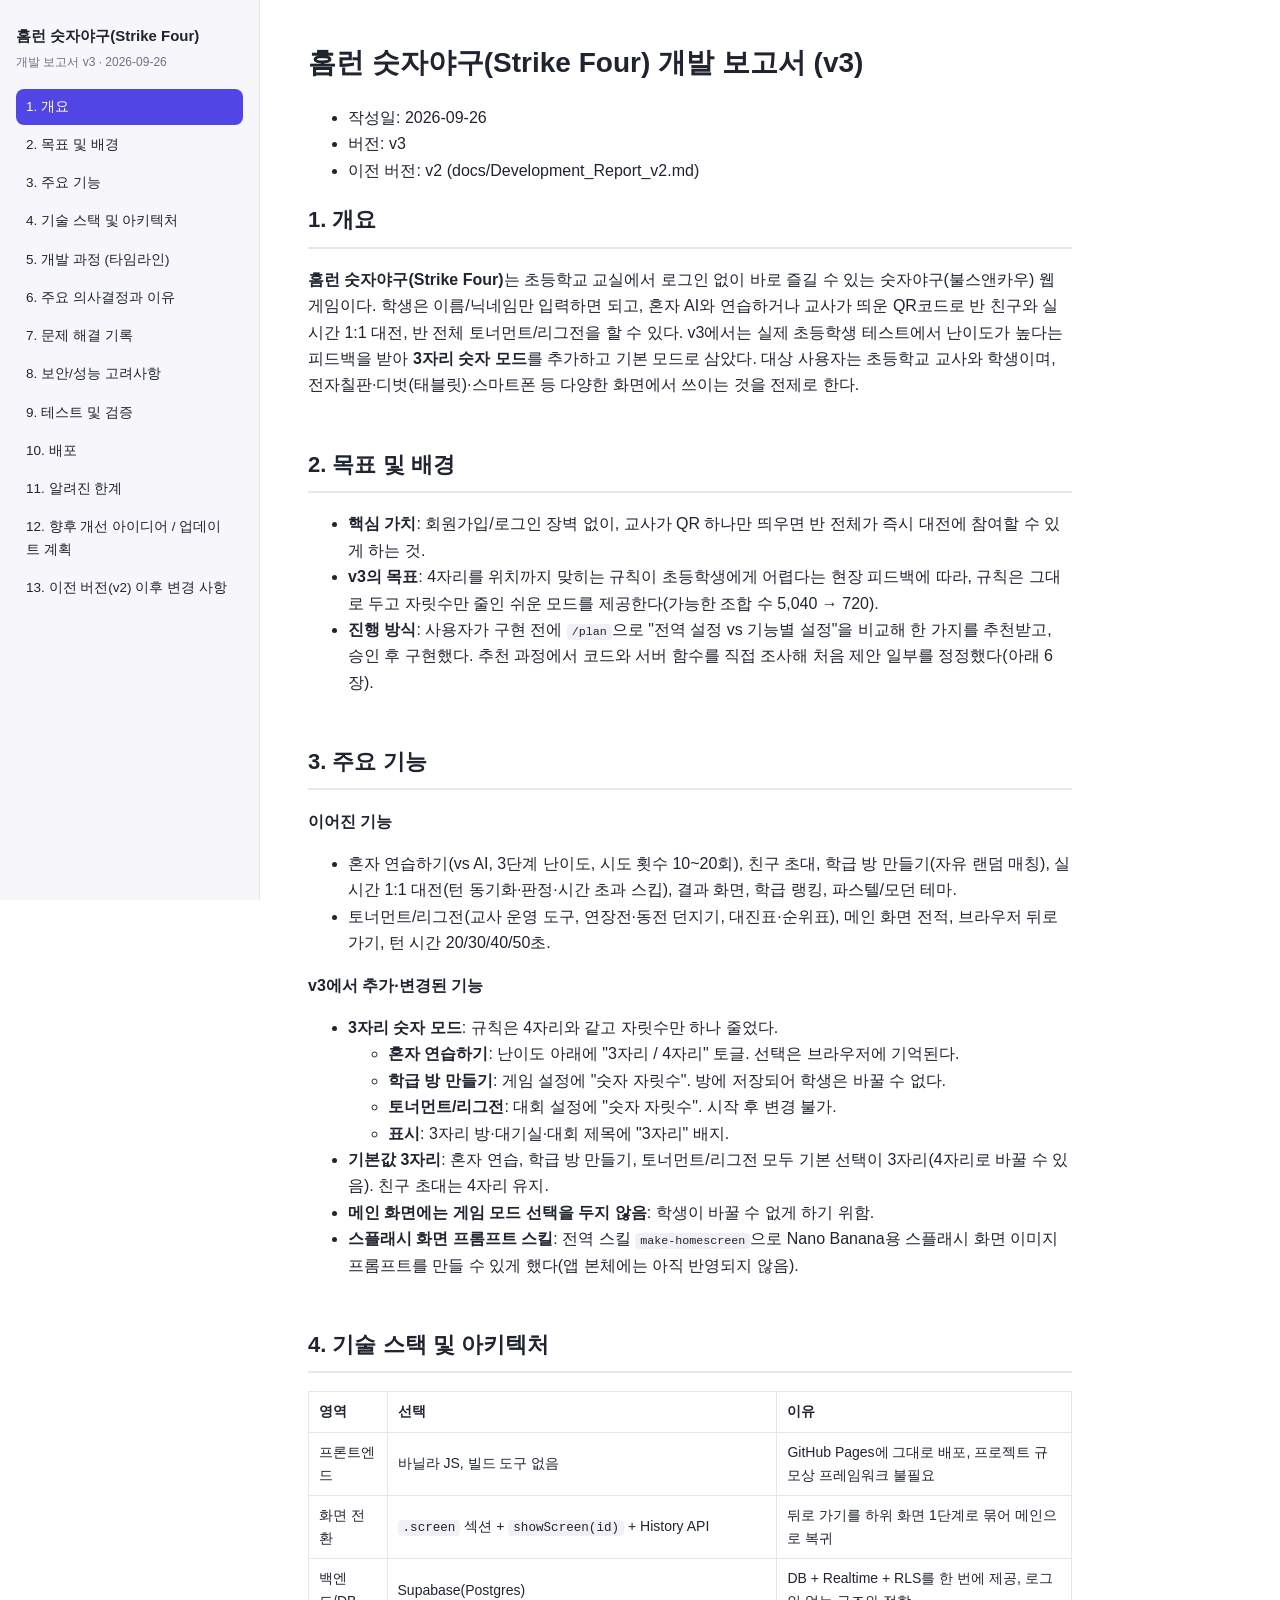
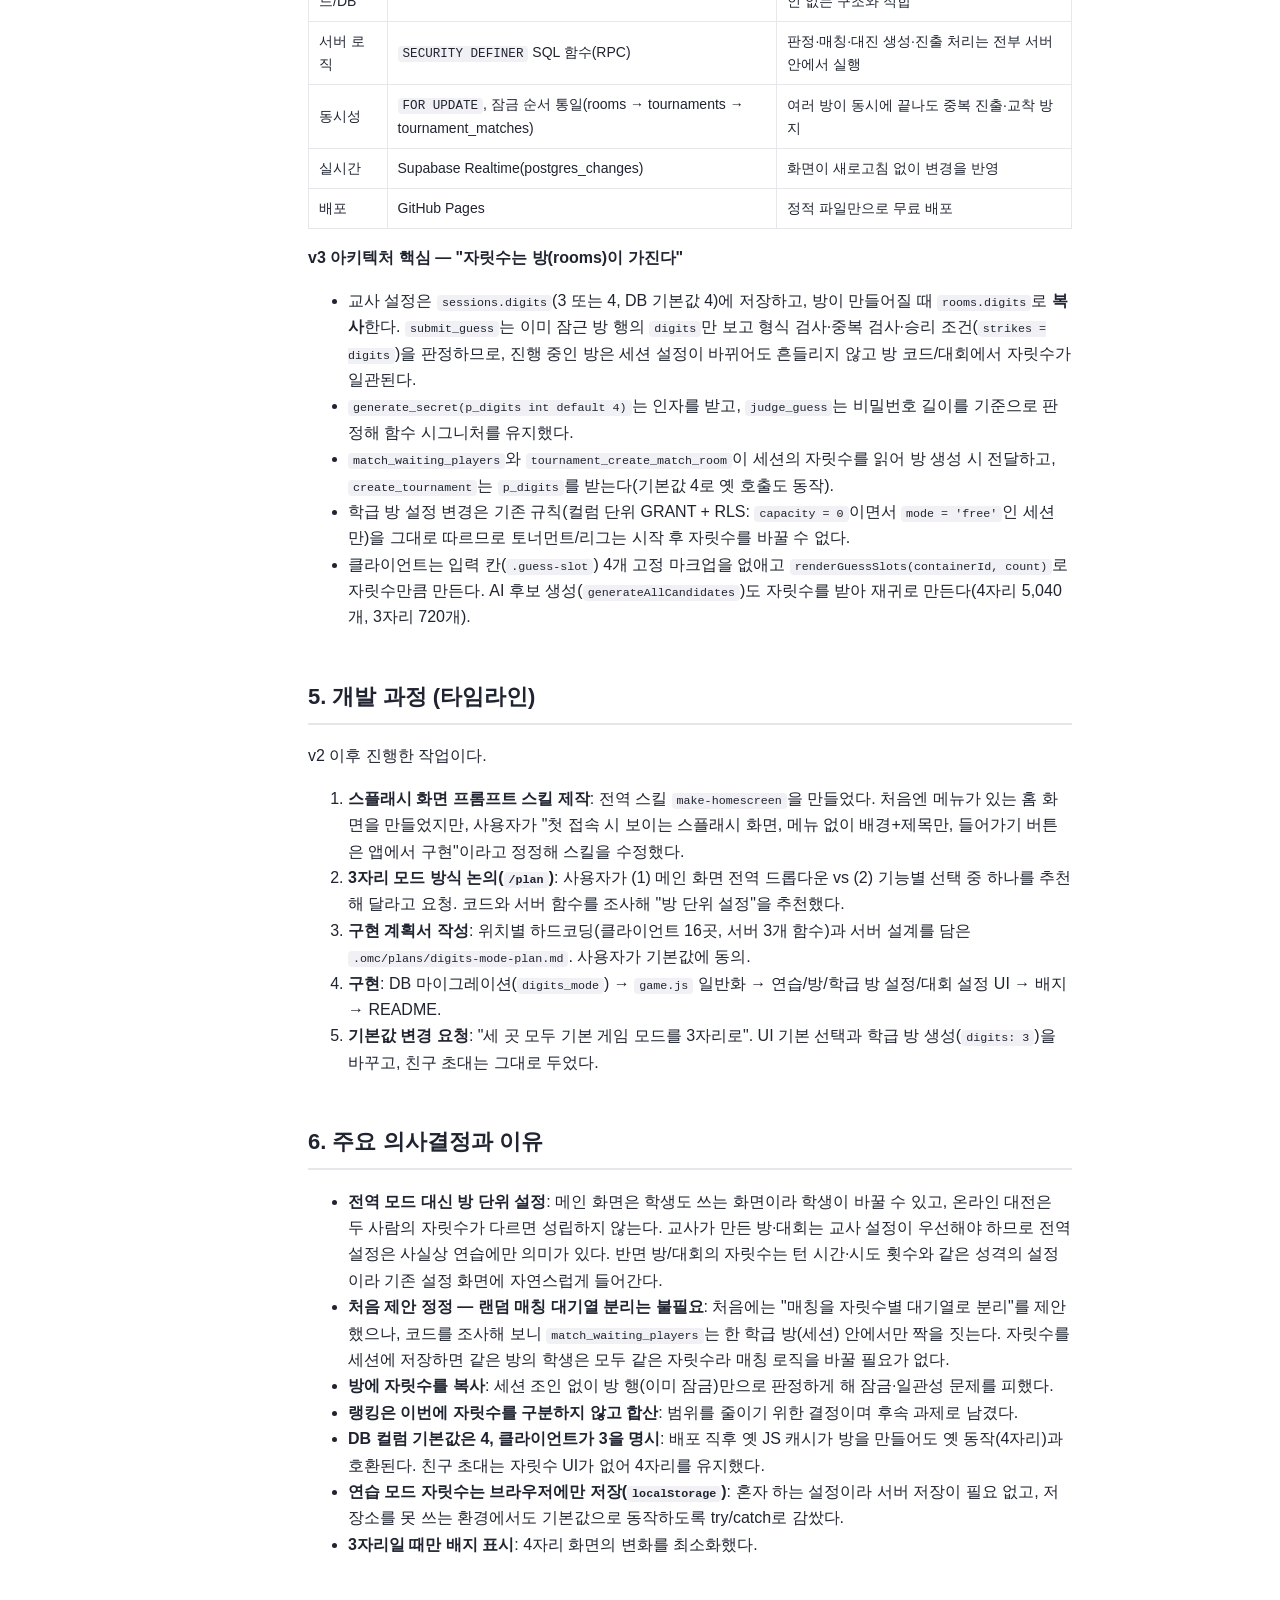
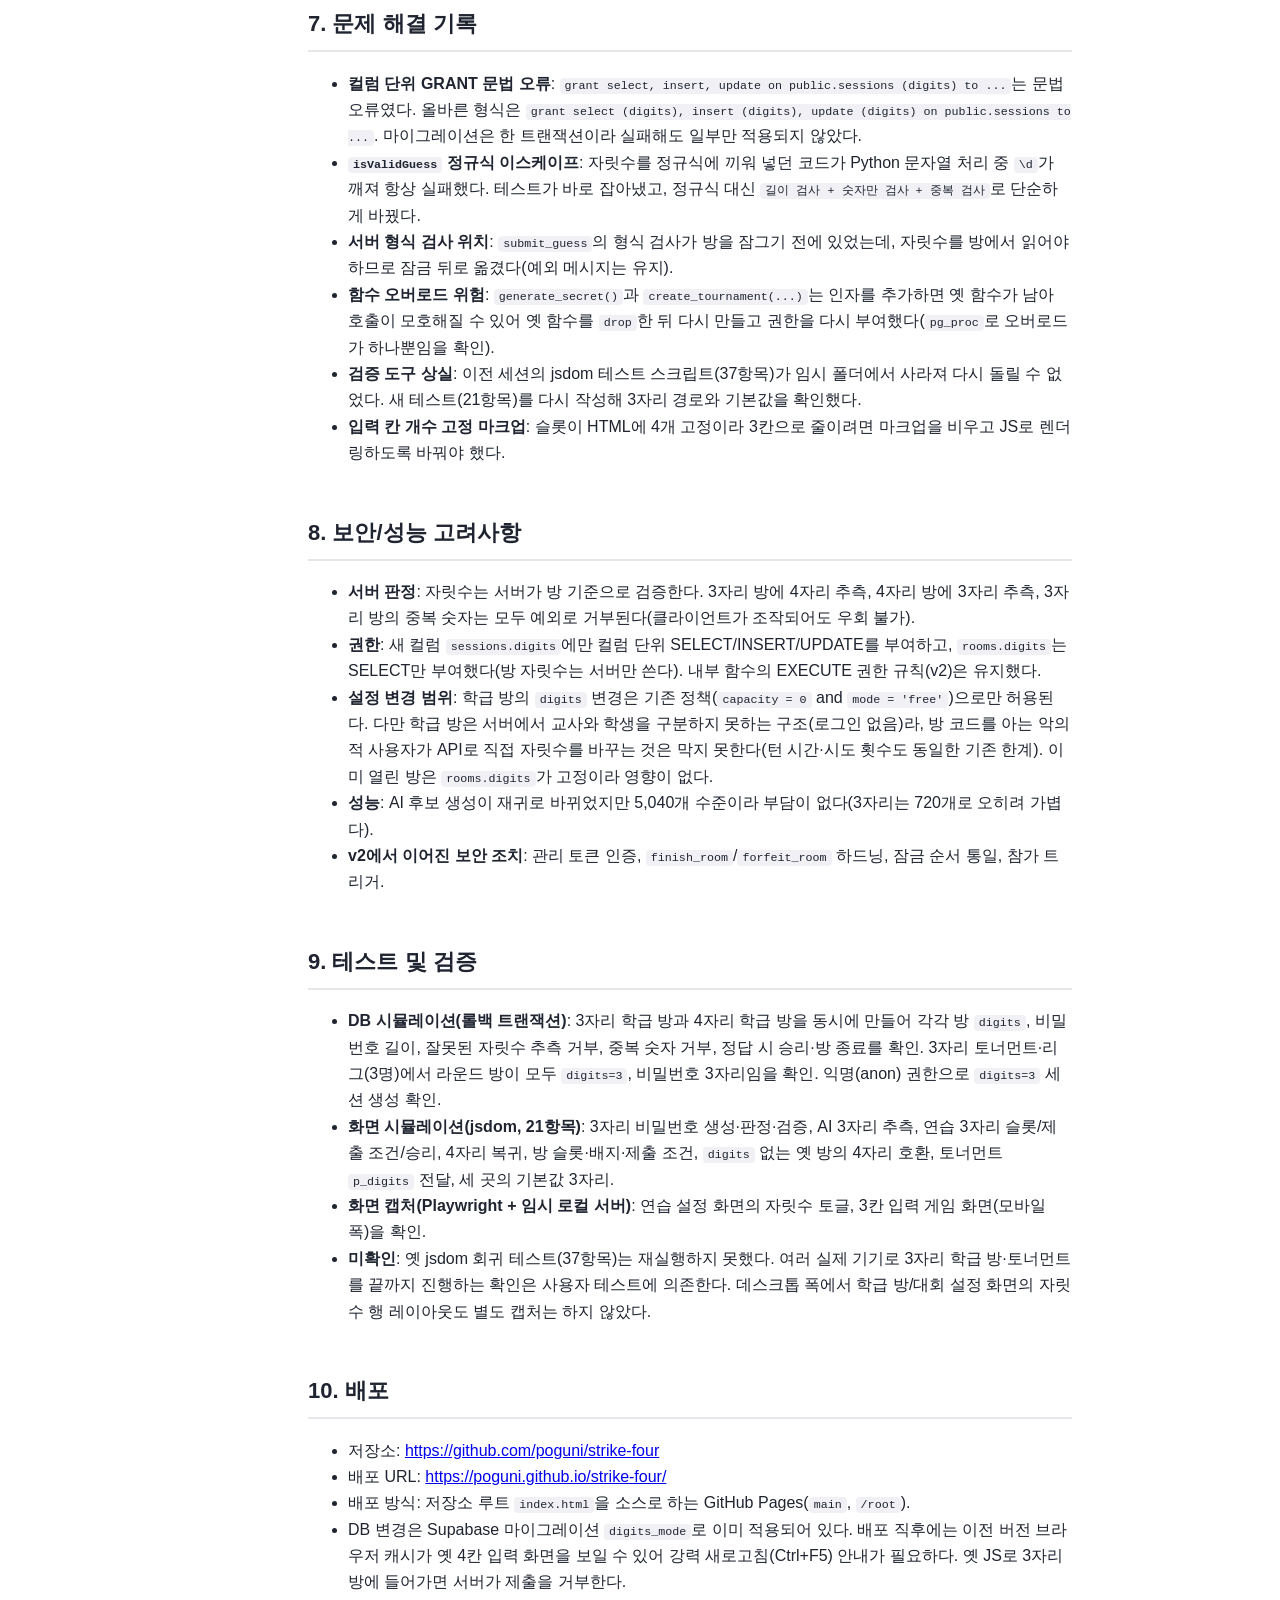
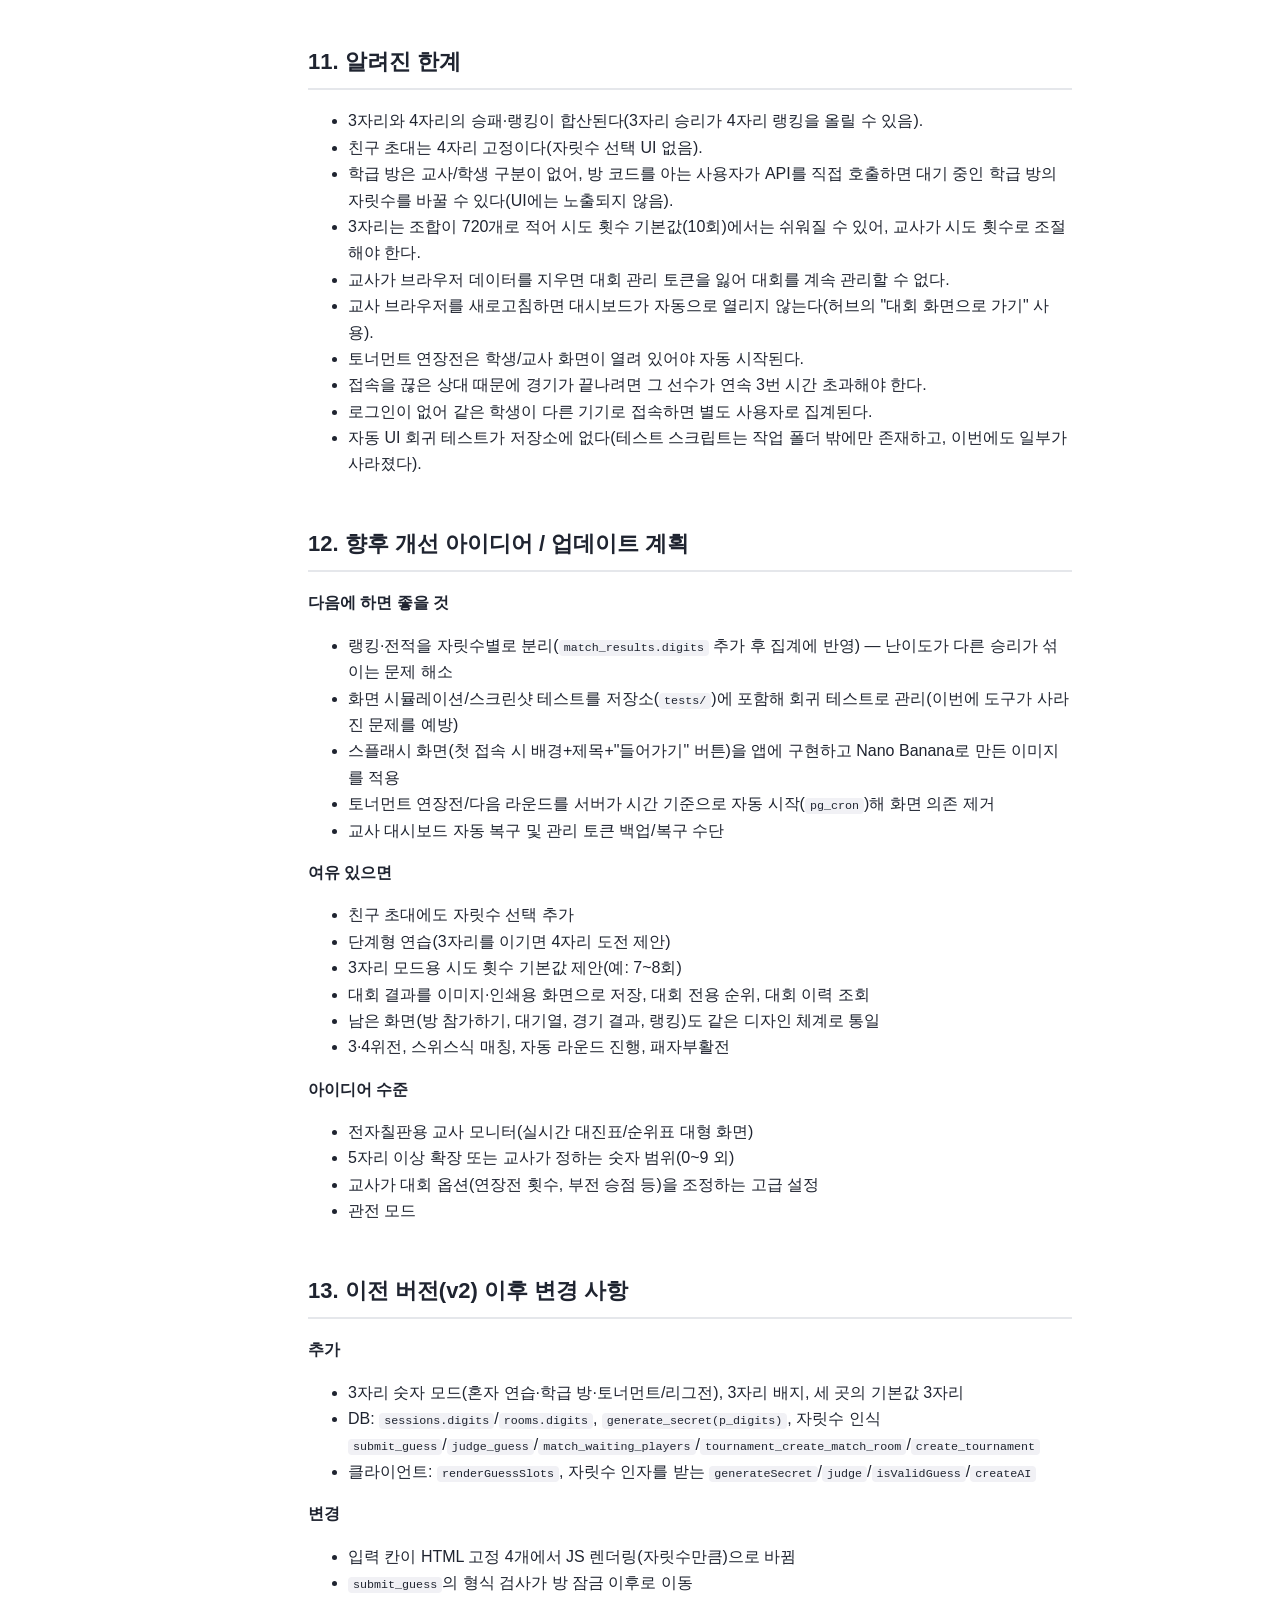
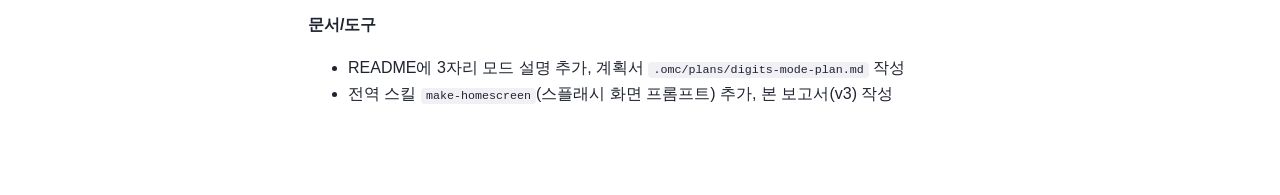
==== docs/Development_Report_v3.html @ 03b1832e "feat: 전자칠판용 대전화면 추가" ====
<!DOCTYPE html>
<html lang="ko">
<head>
<meta charset="UTF-8">
<meta name="viewport" content="width=device-width, initial-scale=1.0">
<title>홈런 숫자야구(Strike Four) 개발 보고서 v3</title>
<style>
  :root { --sidebar-w: 260px; --accent: #4F46E5; --text: #1f2430; --muted: #6b7280; --bg: #ffffff; --panel: #f7f7fb; --border: #e5e7eb; }
  * { box-sizing: border-box; }
  body { margin: 0; font-family: -apple-system, "Segoe UI", "Noto Sans KR", sans-serif; color: var(--text); background: var(--bg); line-height: 1.65; }
  .layout { display: flex; min-height: 100vh; }
  nav.sidebar { position: sticky; top: 0; align-self: flex-start; width: var(--sidebar-w); flex-shrink: 0; height: 100vh; overflow-y: auto; padding: 24px 16px; background: var(--panel); border-right: 1px solid var(--border); }
  nav.sidebar h1 { font-size: 15px; margin: 0 0 4px; }
  nav.sidebar .meta { font-size: 12px; color: var(--muted); margin-bottom: 16px; }
  nav.sidebar a { display: block; padding: 7px 10px; margin: 2px 0; font-size: 13.5px; color: var(--text); text-decoration: none; border-radius: 8px; }
  nav.sidebar a:hover { background: #eceafd; }
  nav.sidebar a.active { background: var(--accent); color: #fff; }
  main { flex: 1; min-width: 0; padding: 40px 48px; max-width: 860px; }
  main section { margin-bottom: 48px; scroll-margin-top: 24px; }
  main h2 { font-size: 22px; border-bottom: 2px solid var(--border); padding-bottom: 8px; }
  main h3 { font-size: 17px; color: var(--accent); }
  main table { border-collapse: collapse; width: 100%; margin: 12px 0; }
  main th, main td { border: 1px solid var(--border); padding: 8px 10px; font-size: 14px; text-align: left; }
  main code { background: #f1f1f5; padding: 1px 5px; border-radius: 4px; font-size: 0.9em; }
  main pre { background: #1f2430; color: #eee; padding: 14px; border-radius: 8px; overflow-x: auto; }
  @media (max-width: 800px) {
    .layout { flex-direction: column; }
    nav.sidebar { position: relative; width: 100%; height: auto; border-right: none; border-bottom: 1px solid var(--border); }
    main { padding: 24px 16px; }
  }
</style>
</head>
<body>
<div class="layout">
  <nav class="sidebar" id="sidebar">
    <h1>홈런 숫자야구(Strike Four)</h1>
    <div class="meta">개발 보고서 v3 · 2026-09-26</div>
    <a href="#sec-1">1. 개요</a>
    <a href="#sec-2">2. 목표 및 배경</a>
    <a href="#sec-3">3. 주요 기능</a>
    <a href="#sec-4">4. 기술 스택 및 아키텍처</a>
    <a href="#sec-5">5. 개발 과정 (타임라인)</a>
    <a href="#sec-6">6. 주요 의사결정과 이유</a>
    <a href="#sec-7">7. 문제 해결 기록</a>
    <a href="#sec-8">8. 보안/성능 고려사항</a>
    <a href="#sec-9">9. 테스트 및 검증</a>
    <a href="#sec-10">10. 배포</a>
    <a href="#sec-11">11. 알려진 한계</a>
    <a href="#sec-12">12. 향후 개선 아이디어 / 업데이트 계획</a>
    <a href="#sec-13">13. 이전 버전(v2) 이후 변경 사항</a>
  </nav>
  <main id="content">
<h1 style="font-size:28px;margin-top:0">홈런 숫자야구(Strike Four) 개발 보고서 (v3)</h1>
<ul><li>작성일: 2026-09-26</li><li>버전: v3</li><li>이전 버전: v2 (docs/Development_Report_v2.md)</li></ul>
<section id="sec-1"><h2>1. 개요</h2>


<p><strong>홈런 숫자야구(Strike Four)</strong>는 초등학교 교실에서 로그인 없이 바로 즐길 수 있는 숫자야구(불스앤카우) 웹 게임이다. 학생은 이름/닉네임만 입력하면 되고, 혼자 AI와 연습하거나 교사가 띄운 QR코드로 반 친구와 실시간 1:1 대전, 반 전체 토너먼트/리그전을 할 수 있다. v3에서는 실제 초등학생 테스트에서 난이도가 높다는 피드백을 받아 <strong>3자리 숫자 모드</strong>를 추가하고 기본 모드로 삼았다. 대상 사용자는 초등학교 교사와 학생이며, 전자칠판·디벗(태블릿)·스마트폰 등 다양한 화면에서 쓰이는 것을 전제로 한다.</p>


</section>
<section id="sec-2"><h2>2. 목표 및 배경</h2>

<ul><li><strong>핵심 가치</strong>: 회원가입/로그인 장벽 없이, 교사가 QR 하나만 띄우면 반 전체가 즉시 대전에 참여할 수 있게 하는 것.
</li><li><strong>v3의 목표</strong>: 4자리를 위치까지 맞히는 규칙이 초등학생에게 어렵다는 현장 피드백에 따라, 규칙은 그대로 두고 자릿수만 줄인 쉬운 모드를 제공한다(가능한 조합 수 5,040 → 720).
</li><li><strong>진행 방식</strong>: 사용자가 구현 전에 <code>/plan</code>으로 "전역 설정 vs 기능별 설정"을 비교해 한 가지를 추천받고, 승인 후 구현했다. 추천 과정에서 코드와 서버 함수를 직접 조사해 처음 제안 일부를 정정했다(아래 6장).
</li></ul>

</section>
<section id="sec-3"><h2>3. 주요 기능</h2>


<p><strong>이어진 기능</strong></p>
<ul><li>혼자 연습하기(vs AI, 3단계 난이도, 시도 횟수 10~20회), 친구 초대, 학급 방 만들기(자유 랜덤 매칭), 실시간 1:1 대전(턴 동기화·판정·시간 초과 스킵), 결과 화면, 학급 랭킹, 파스텔/모던 테마.
</li><li>토너먼트/리그전(교사 운영 도구, 연장전·동전 던지기, 대진표·순위표), 메인 화면 전적, 브라우저 뒤로 가기, 턴 시간 20/30/40/50초.
</li></ul>

<p><strong>v3에서 추가·변경된 기능</strong></p>
<ul><li><strong>3자리 숫자 모드</strong>: 규칙은 4자리와 같고 자릿수만 하나 줄었다.
<ul><li><strong>혼자 연습하기</strong>: 난이도 아래에 "3자리 / 4자리" 토글. 선택은 브라우저에 기억된다.
</li><li><strong>학급 방 만들기</strong>: 게임 설정에 "숫자 자릿수". 방에 저장되어 학생은 바꿀 수 없다.
</li><li><strong>토너먼트/리그전</strong>: 대회 설정에 "숫자 자릿수". 시작 후 변경 불가.
</li><li><strong>표시</strong>: 3자리 방·대기실·대회 제목에 "3자리" 배지.
</li></ul>
</li><li><strong>기본값 3자리</strong>: 혼자 연습, 학급 방 만들기, 토너먼트/리그전 모두 기본 선택이 3자리(4자리로 바꿀 수 있음). 친구 초대는 4자리 유지.
</li><li><strong>메인 화면에는 게임 모드 선택을 두지 않음</strong>: 학생이 바꿀 수 없게 하기 위함.
</li><li><strong>스플래시 화면 프롬프트 스킬</strong>: 전역 스킬 <code>make-homescreen</code>으로 Nano Banana용 스플래시 화면 이미지 프롬프트를 만들 수 있게 했다(앱 본체에는 아직 반영되지 않음).
</li></ul>

</section>
<section id="sec-4"><h2>4. 기술 스택 및 아키텍처</h2>


<table><thead><tr><th>영역</th><th>선택</th><th>이유</th></tr></thead><tbody><tr><td>프론트엔드</td><td>바닐라 JS, 빌드 도구 없음</td><td>GitHub Pages에 그대로 배포, 프로젝트 규모상 프레임워크 불필요</td></tr><tr><td>화면 전환</td><td><code>.screen</code> 섹션 + <code>showScreen(id)</code> + History API</td><td>뒤로 가기를 하위 화면 1단계로 묶어 메인으로 복귀</td></tr><tr><td>백엔드/DB</td><td>Supabase(Postgres)</td><td>DB + Realtime + RLS를 한 번에 제공, 로그인 없는 구조와 적합</td></tr><tr><td>서버 로직</td><td><code>SECURITY DEFINER</code> SQL 함수(RPC)</td><td>판정·매칭·대진 생성·진출 처리는 전부 서버 안에서 실행</td></tr><tr><td>동시성</td><td><code>FOR UPDATE</code>, 잠금 순서 통일(rooms → tournaments → tournament_matches)</td><td>여러 방이 동시에 끝나도 중복 진출·교착 방지</td></tr><tr><td>실시간</td><td>Supabase Realtime(postgres_changes)</td><td>화면이 새로고침 없이 변경을 반영</td></tr><tr><td>배포</td><td>GitHub Pages</td><td>정적 파일만으로 무료 배포</td></tr></tbody></table>


<p><strong>v3 아키텍처 핵심 — "자릿수는 방(rooms)이 가진다"</strong></p>
<ul><li>교사 설정은 <code>sessions.digits</code>(3 또는 4, DB 기본값 4)에 저장하고, 방이 만들어질 때 <code>rooms.digits</code>로 <strong>복사</strong>한다. <code>submit_guess</code>는 이미 잠근 방 행의 <code>digits</code>만 보고 형식 검사·중복 검사·승리 조건(<code>strikes = digits</code>)을 판정하므로, 진행 중인 방은 세션 설정이 바뀌어도 흔들리지 않고 방 코드/대회에서 자릿수가 일관된다.
</li><li><code>generate_secret(p_digits int default 4)</code>는 인자를 받고, <code>judge_guess</code>는 비밀번호 길이를 기준으로 판정해 함수 시그니처를 유지했다.
</li><li><code>match_waiting_players</code>와 <code>tournament_create_match_room</code>이 세션의 자릿수를 읽어 방 생성 시 전달하고, <code>create_tournament</code>는 <code>p_digits</code>를 받는다(기본값 4로 옛 호출도 동작).
</li><li>학급 방 설정 변경은 기존 규칙(컬럼 단위 GRANT + RLS: <code>capacity = 0</code>이면서 <code>mode = 'free'</code>인 세션만)을 그대로 따르므로 토너먼트/리그는 시작 후 자릿수를 바꿀 수 없다.
</li><li>클라이언트는 입력 칸(<code>.guess-slot</code>) 4개 고정 마크업을 없애고 <code>renderGuessSlots(containerId, count)</code>로 자릿수만큼 만든다. AI 후보 생성(<code>generateAllCandidates</code>)도 자릿수를 받아 재귀로 만든다(4자리 5,040개, 3자리 720개).
</li></ul>

</section>
<section id="sec-5"><h2>5. 개발 과정 (타임라인)</h2>


<p>v2 이후 진행한 작업이다.</p>


<ol><li><strong>스플래시 화면 프롬프트 스킬 제작</strong>: 전역 스킬 <code>make-homescreen</code>을 만들었다. 처음엔 메뉴가 있는 홈 화면을 만들었지만, 사용자가 "첫 접속 시 보이는 스플래시 화면, 메뉴 없이 배경+제목만, 들어가기 버튼은 앱에서 구현"이라고 정정해 스킬을 수정했다.</li><li><strong>3자리 모드 방식 논의(<code>/plan</code>)</strong>: 사용자가 (1) 메인 화면 전역 드롭다운 vs (2) 기능별 선택 중 하나를 추천해 달라고 요청. 코드와 서버 함수를 조사해 "방 단위 설정"을 추천했다.</li><li><strong>구현 계획서 작성</strong>: 위치별 하드코딩(클라이언트 16곳, 서버 3개 함수)과 서버 설계를 담은 <code>.omc/plans/digits-mode-plan.md</code>. 사용자가 기본값에 동의.</li><li><strong>구현</strong>: DB 마이그레이션(<code>digits_mode</code>) → <code>game.js</code> 일반화 → 연습/방/학급 방 설정/대회 설정 UI → 배지 → README.</li><li><strong>기본값 변경 요청</strong>: "세 곳 모두 기본 게임 모드를 3자리로". UI 기본 선택과 학급 방 생성(<code>digits: 3</code>)을 바꾸고, 친구 초대는 그대로 두었다.</li></ol>


</section>
<section id="sec-6"><h2>6. 주요 의사결정과 이유</h2>

<ul><li><strong>전역 모드 대신 방 단위 설정</strong>: 메인 화면은 학생도 쓰는 화면이라 학생이 바꿀 수 있고, 온라인 대전은 두 사람의 자릿수가 다르면 성립하지 않는다. 교사가 만든 방·대회는 교사 설정이 우선해야 하므로 전역 설정은 사실상 연습에만 의미가 있다. 반면 방/대회의 자릿수는 턴 시간·시도 횟수와 같은 성격의 설정이라 기존 설정 화면에 자연스럽게 들어간다.
</li><li><strong>처음 제안 정정 — 랜덤 매칭 대기열 분리는 불필요</strong>: 처음에는 "매칭을 자릿수별 대기열로 분리"를 제안했으나, 코드를 조사해 보니 <code>match_waiting_players</code>는 한 학급 방(세션) 안에서만 짝을 짓는다. 자릿수를 세션에 저장하면 같은 방의 학생은 모두 같은 자릿수라 매칭 로직을 바꿀 필요가 없다.
</li><li><strong>방에 자릿수를 복사</strong>: 세션 조인 없이 방 행(이미 잠금)만으로 판정하게 해 잠금·일관성 문제를 피했다.
</li><li><strong>랭킹은 이번에 자릿수를 구분하지 않고 합산</strong>: 범위를 줄이기 위한 결정이며 후속 과제로 남겼다.
</li><li><strong>DB 컬럼 기본값은 4, 클라이언트가 3을 명시</strong>: 배포 직후 옛 JS 캐시가 방을 만들어도 옛 동작(4자리)과 호환된다. 친구 초대는 자릿수 UI가 없어 4자리를 유지했다.
</li><li><strong>연습 모드 자릿수는 브라우저에만 저장(<code>localStorage</code>)</strong>: 혼자 하는 설정이라 서버 저장이 필요 없고, 저장소를 못 쓰는 환경에서도 기본값으로 동작하도록 try/catch로 감쌌다.
</li><li><strong>3자리일 때만 배지 표시</strong>: 4자리 화면의 변화를 최소화했다.
</li></ul>

</section>
<section id="sec-7"><h2>7. 문제 해결 기록</h2>

<ul><li><strong>컬럼 단위 GRANT 문법 오류</strong>: <code>grant select, insert, update on public.sessions (digits) to ...</code>는 문법 오류였다. 올바른 형식은 <code>grant select (digits), insert (digits), update (digits) on public.sessions to ...</code>. 마이그레이션은 한 트랜잭션이라 실패해도 일부만 적용되지 않았다.
</li><li><strong><code>isValidGuess</code> 정규식 이스케이프</strong>: 자릿수를 정규식에 끼워 넣던 코드가 Python 문자열 처리 중 <code>\d</code>가 깨져 항상 실패했다. 테스트가 바로 잡아냈고, 정규식 대신 <code>길이 검사 + 숫자만 검사 + 중복 검사</code>로 단순하게 바꿨다.
</li><li><strong>서버 형식 검사 위치</strong>: <code>submit_guess</code>의 형식 검사가 방을 잠그기 전에 있었는데, 자릿수를 방에서 읽어야 하므로 잠금 뒤로 옮겼다(예외 메시지는 유지).
</li><li><strong>함수 오버로드 위험</strong>: <code>generate_secret()</code>과 <code>create_tournament(...)</code>는 인자를 추가하면 옛 함수가 남아 호출이 모호해질 수 있어 옛 함수를 <code>drop</code>한 뒤 다시 만들고 권한을 다시 부여했다(<code>pg_proc</code>로 오버로드가 하나뿐임을 확인).
</li><li><strong>검증 도구 상실</strong>: 이전 세션의 jsdom 테스트 스크립트(37항목)가 임시 폴더에서 사라져 다시 돌릴 수 없었다. 새 테스트(21항목)를 다시 작성해 3자리 경로와 기본값을 확인했다.
</li><li><strong>입력 칸 개수 고정 마크업</strong>: 슬롯이 HTML에 4개 고정이라 3칸으로 줄이려면 마크업을 비우고 JS로 렌더링하도록 바꿔야 했다.
</li></ul>

</section>
<section id="sec-8"><h2>8. 보안/성능 고려사항</h2>

<ul><li><strong>서버 판정</strong>: 자릿수는 서버가 방 기준으로 검증한다. 3자리 방에 4자리 추측, 4자리 방에 3자리 추측, 3자리 방의 중복 숫자는 모두 예외로 거부된다(클라이언트가 조작되어도 우회 불가).
</li><li><strong>권한</strong>: 새 컬럼 <code>sessions.digits</code>에만 컬럼 단위 SELECT/INSERT/UPDATE를 부여하고, <code>rooms.digits</code>는 SELECT만 부여했다(방 자릿수는 서버만 쓴다). 내부 함수의 EXECUTE 권한 규칙(v2)은 유지했다.
</li><li><strong>설정 변경 범위</strong>: 학급 방의 <code>digits</code> 변경은 기존 정책(<code>capacity = 0</code> and <code>mode = 'free'</code>)으로만 허용된다. 다만 학급 방은 서버에서 교사와 학생을 구분하지 못하는 구조(로그인 없음)라, 방 코드를 아는 악의적 사용자가 API로 직접 자릿수를 바꾸는 것은 막지 못한다(턴 시간·시도 횟수도 동일한 기존 한계). 이미 열린 방은 <code>rooms.digits</code>가 고정이라 영향이 없다.
</li><li><strong>성능</strong>: AI 후보 생성이 재귀로 바뀌었지만 5,040개 수준이라 부담이 없다(3자리는 720개로 오히려 가볍다).
</li><li><strong>v2에서 이어진 보안 조치</strong>: 관리 토큰 인증, <code>finish_room</code>/<code>forfeit_room</code> 하드닝, 잠금 순서 통일, 참가 트리거.
</li></ul>

</section>
<section id="sec-9"><h2>9. 테스트 및 검증</h2>

<ul><li><strong>DB 시뮬레이션(롤백 트랜잭션)</strong>: 3자리 학급 방과 4자리 학급 방을 동시에 만들어 각각 방 <code>digits</code>, 비밀번호 길이, 잘못된 자릿수 추측 거부, 중복 숫자 거부, 정답 시 승리·방 종료를 확인. 3자리 토너먼트·리그(3명)에서 라운드 방이 모두 <code>digits=3</code>, 비밀번호 3자리임을 확인. 익명(anon) 권한으로 <code>digits=3</code> 세션 생성 확인.
</li><li><strong>화면 시뮬레이션(jsdom, 21항목)</strong>: 3자리 비밀번호 생성·판정·검증, AI 3자리 추측, 연습 3자리 슬롯/제출 조건/승리, 4자리 복귀, 방 슬롯·배지·제출 조건, <code>digits</code> 없는 옛 방의 4자리 호환, 토너먼트 <code>p_digits</code> 전달, 세 곳의 기본값 3자리.
</li><li><strong>화면 캡처(Playwright + 임시 로컬 서버)</strong>: 연습 설정 화면의 자릿수 토글, 3칸 입력 게임 화면(모바일 폭)을 확인.
</li><li><strong>미확인</strong>: 옛 jsdom 회귀 테스트(37항목)는 재실행하지 못했다. 여러 실제 기기로 3자리 학급 방·토너먼트를 끝까지 진행하는 확인은 사용자 테스트에 의존한다. 데스크톱 폭에서 학급 방/대회 설정 화면의 자릿수 행 레이아웃도 별도 캡처는 하지 않았다.
</li></ul>

</section>
<section id="sec-10"><h2>10. 배포</h2>

<ul><li>저장소: <a href="https://github.com/poguni/strike-four">https://github.com/poguni/strike-four</a>
</li><li>배포 URL: <a href="https://poguni.github.io/strike-four/">https://poguni.github.io/strike-four/</a>
</li><li>배포 방식: 저장소 루트 <code>index.html</code>을 소스로 하는 GitHub Pages(<code>main</code>, <code>/root</code>).
</li><li>DB 변경은 Supabase 마이그레이션 <code>digits_mode</code>로 이미 적용되어 있다. 배포 직후에는 이전 버전 브라우저 캐시가 옛 4칸 입력 화면을 보일 수 있어 강력 새로고침(Ctrl+F5) 안내가 필요하다. 옛 JS로 3자리 방에 들어가면 서버가 제출을 거부한다.
</li></ul>

</section>
<section id="sec-11"><h2>11. 알려진 한계</h2>

<ul><li>3자리와 4자리의 승패·랭킹이 합산된다(3자리 승리가 4자리 랭킹을 올릴 수 있음).
</li><li>친구 초대는 4자리 고정이다(자릿수 선택 UI 없음).
</li><li>학급 방은 교사/학생 구분이 없어, 방 코드를 아는 사용자가 API를 직접 호출하면 대기 중인 학급 방의 자릿수를 바꿀 수 있다(UI에는 노출되지 않음).
</li><li>3자리는 조합이 720개로 적어 시도 횟수 기본값(10회)에서는 쉬워질 수 있어, 교사가 시도 횟수로 조절해야 한다.
</li><li>교사가 브라우저 데이터를 지우면 대회 관리 토큰을 잃어 대회를 계속 관리할 수 없다.
</li><li>교사 브라우저를 새로고침하면 대시보드가 자동으로 열리지 않는다(허브의 "대회 화면으로 가기" 사용).
</li><li>토너먼트 연장전은 학생/교사 화면이 열려 있어야 자동 시작된다.
</li><li>접속을 끊은 상대 때문에 경기가 끝나려면 그 선수가 연속 3번 시간 초과해야 한다.
</li><li>로그인이 없어 같은 학생이 다른 기기로 접속하면 별도 사용자로 집계된다.
</li><li>자동 UI 회귀 테스트가 저장소에 없다(테스트 스크립트는 작업 폴더 밖에만 존재하고, 이번에도 일부가 사라졌다).
</li></ul>

</section>
<section id="sec-12"><h2>12. 향후 개선 아이디어 / 업데이트 계획</h2>


<p><strong>다음에 하면 좋을 것</strong></p>
<ul><li>랭킹·전적을 자릿수별로 분리(<code>match_results.digits</code> 추가 후 집계에 반영) — 난이도가 다른 승리가 섞이는 문제 해소
</li><li>화면 시뮬레이션/스크린샷 테스트를 저장소(<code>tests/</code>)에 포함해 회귀 테스트로 관리(이번에 도구가 사라진 문제를 예방)
</li><li>스플래시 화면(첫 접속 시 배경+제목+"들어가기" 버튼)을 앱에 구현하고 Nano Banana로 만든 이미지를 적용
</li><li>토너먼트 연장전/다음 라운드를 서버가 시간 기준으로 자동 시작(<code>pg_cron</code>)해 화면 의존 제거
</li><li>교사 대시보드 자동 복구 및 관리 토큰 백업/복구 수단
</li></ul>

<p><strong>여유 있으면</strong></p>
<ul><li>친구 초대에도 자릿수 선택 추가
</li><li>단계형 연습(3자리를 이기면 4자리 도전 제안)
</li><li>3자리 모드용 시도 횟수 기본값 제안(예: 7~8회)
</li><li>대회 결과를 이미지·인쇄용 화면으로 저장, 대회 전용 순위, 대회 이력 조회
</li><li>남은 화면(방 참가하기, 대기열, 경기 결과, 랭킹)도 같은 디자인 체계로 통일
</li><li>3·4위전, 스위스식 매칭, 자동 라운드 진행, 패자부활전
</li></ul>

<p><strong>아이디어 수준</strong></p>
<ul><li>전자칠판용 교사 모니터(실시간 대진표/순위표 대형 화면)
</li><li>5자리 이상 확장 또는 교사가 정하는 숫자 범위(0~9 외)
</li><li>교사가 대회 옵션(연장전 횟수, 부전 승점 등)을 조정하는 고급 설정
</li><li>관전 모드
</li></ul>

</section>
<section id="sec-13"><h2>13. 이전 버전(v2) 이후 변경 사항</h2>


<p><strong>추가</strong></p>
<ul><li>3자리 숫자 모드(혼자 연습·학급 방·토너먼트/리그전), 3자리 배지, 세 곳의 기본값 3자리
</li><li>DB: <code>sessions.digits</code>/<code>rooms.digits</code>, <code>generate_secret(p_digits)</code>, 자릿수 인식 <code>submit_guess</code>/<code>judge_guess</code>/<code>match_waiting_players</code>/<code>tournament_create_match_room</code>/<code>create_tournament</code>
</li><li>클라이언트: <code>renderGuessSlots</code>, 자릿수 인자를 받는 <code>generateSecret</code>/<code>judge</code>/<code>isValidGuess</code>/<code>createAI</code>
</li></ul>

<p><strong>변경</strong></p>
<ul><li>입력 칸이 HTML 고정 4개에서 JS 렌더링(자릿수만큼)으로 바뀜
</li><li><code>submit_guess</code>의 형식 검사가 방 잠금 이후로 이동
</li></ul>

<p><strong>문서/도구</strong></p>
<ul><li>README에 3자리 모드 설명 추가, 계획서 <code>.omc/plans/digits-mode-plan.md</code> 작성
</li><li>전역 스킬 <code>make-homescreen</code>(스플래시 화면 프롬프트) 추가, 본 보고서(v3) 작성
</li></ul>

</section>
  </main>
</div>
<script>
  const links = document.querySelectorAll('nav.sidebar a');
  const sections = [...links].map(a => document.querySelector(a.getAttribute('href')));
  const setActive = (id) => links.forEach(a => a.classList.toggle('active', a.getAttribute('href') === '#' + id));
  const observer = new IntersectionObserver((entries) => {
    entries.forEach((entry) => { if (entry.isIntersecting) setActive(entry.target.id); });
  }, { rootMargin: '-20% 0px -70% 0px' });
  sections.forEach((el) => el && observer.observe(el));
</script>
</body>
</html>
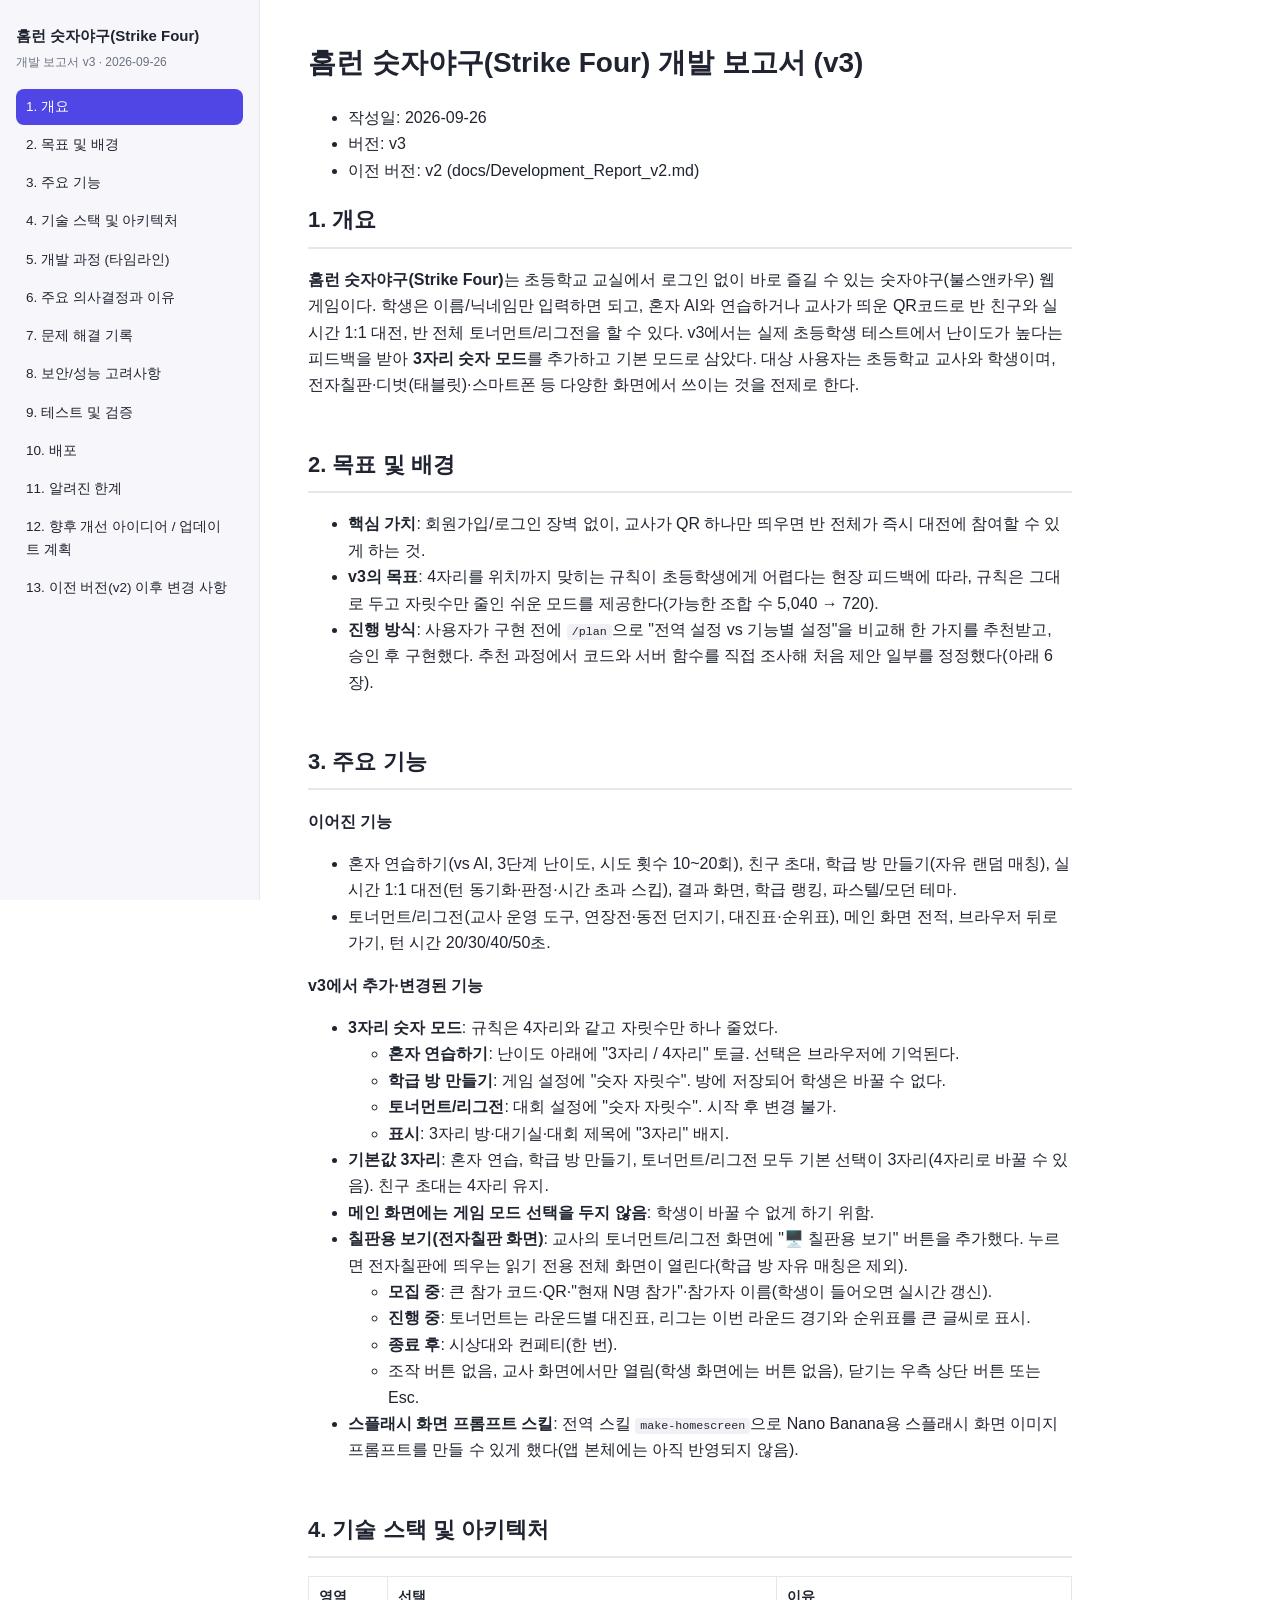
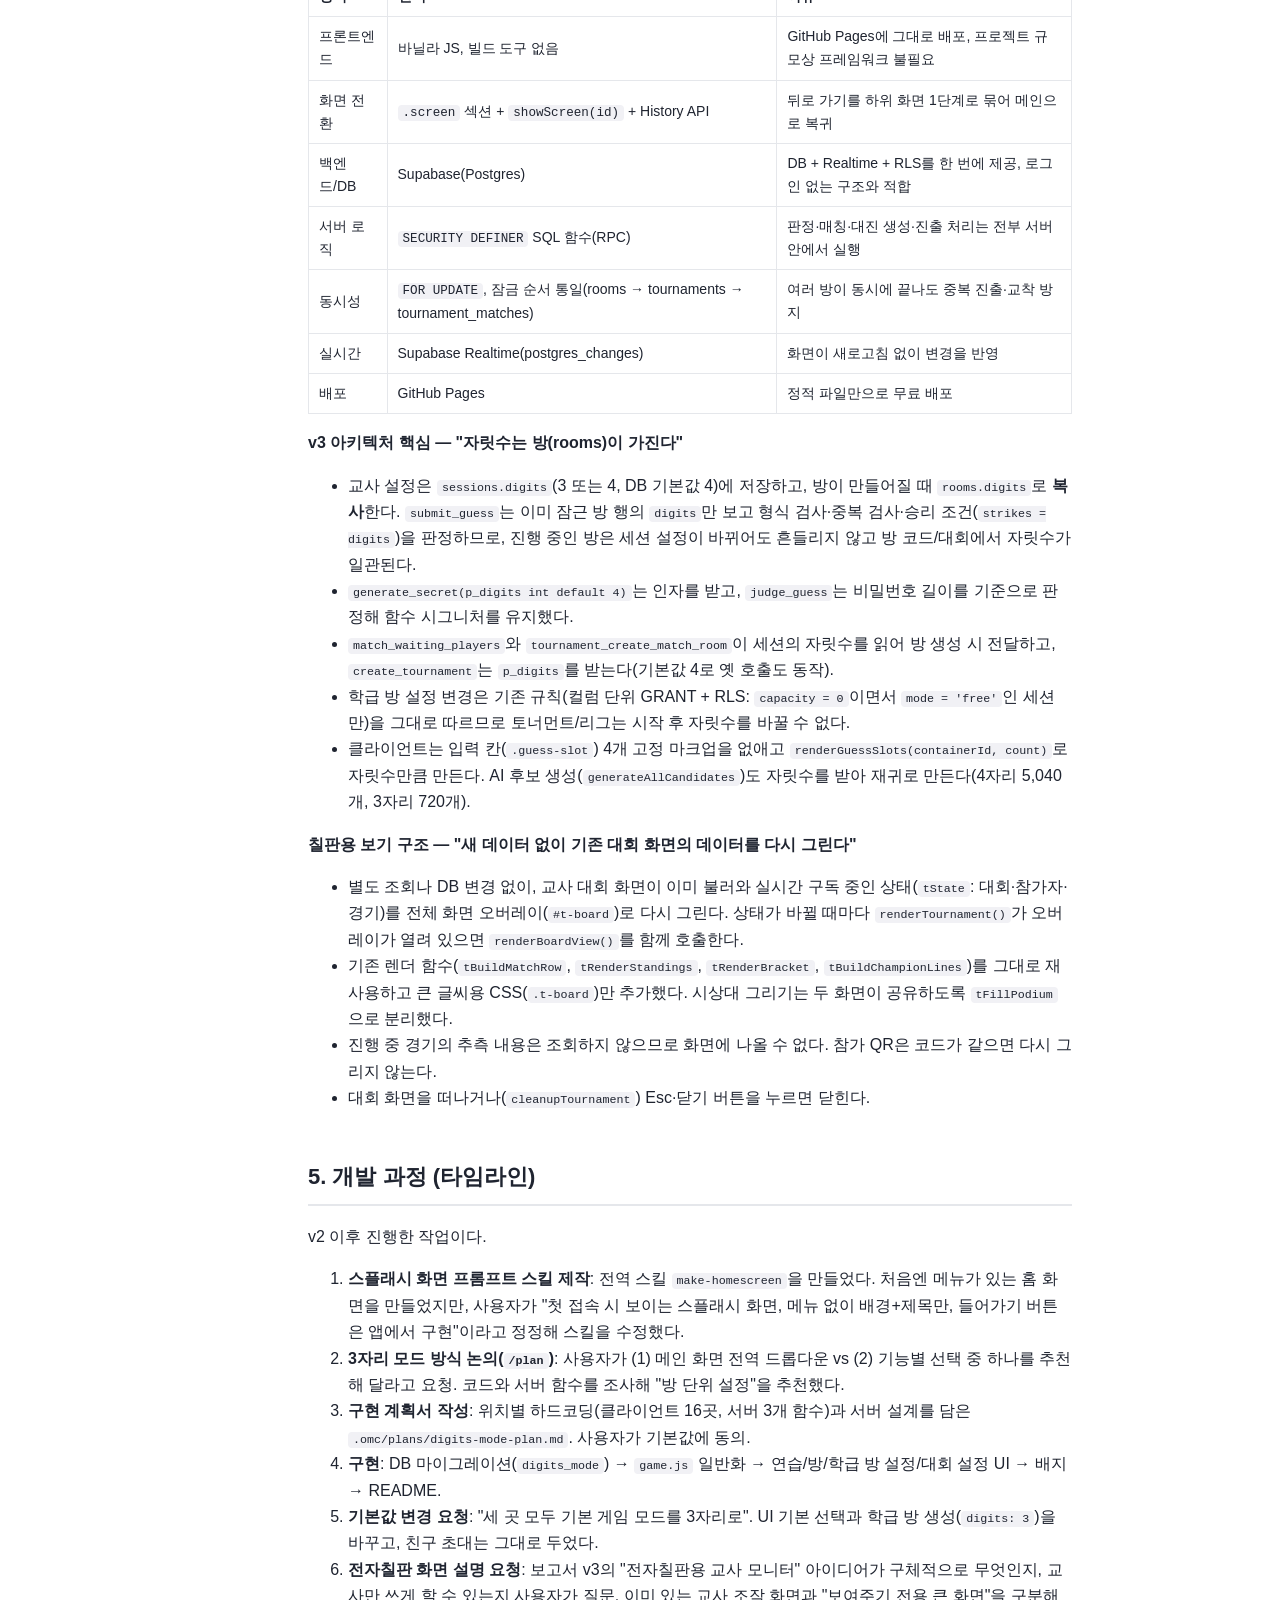
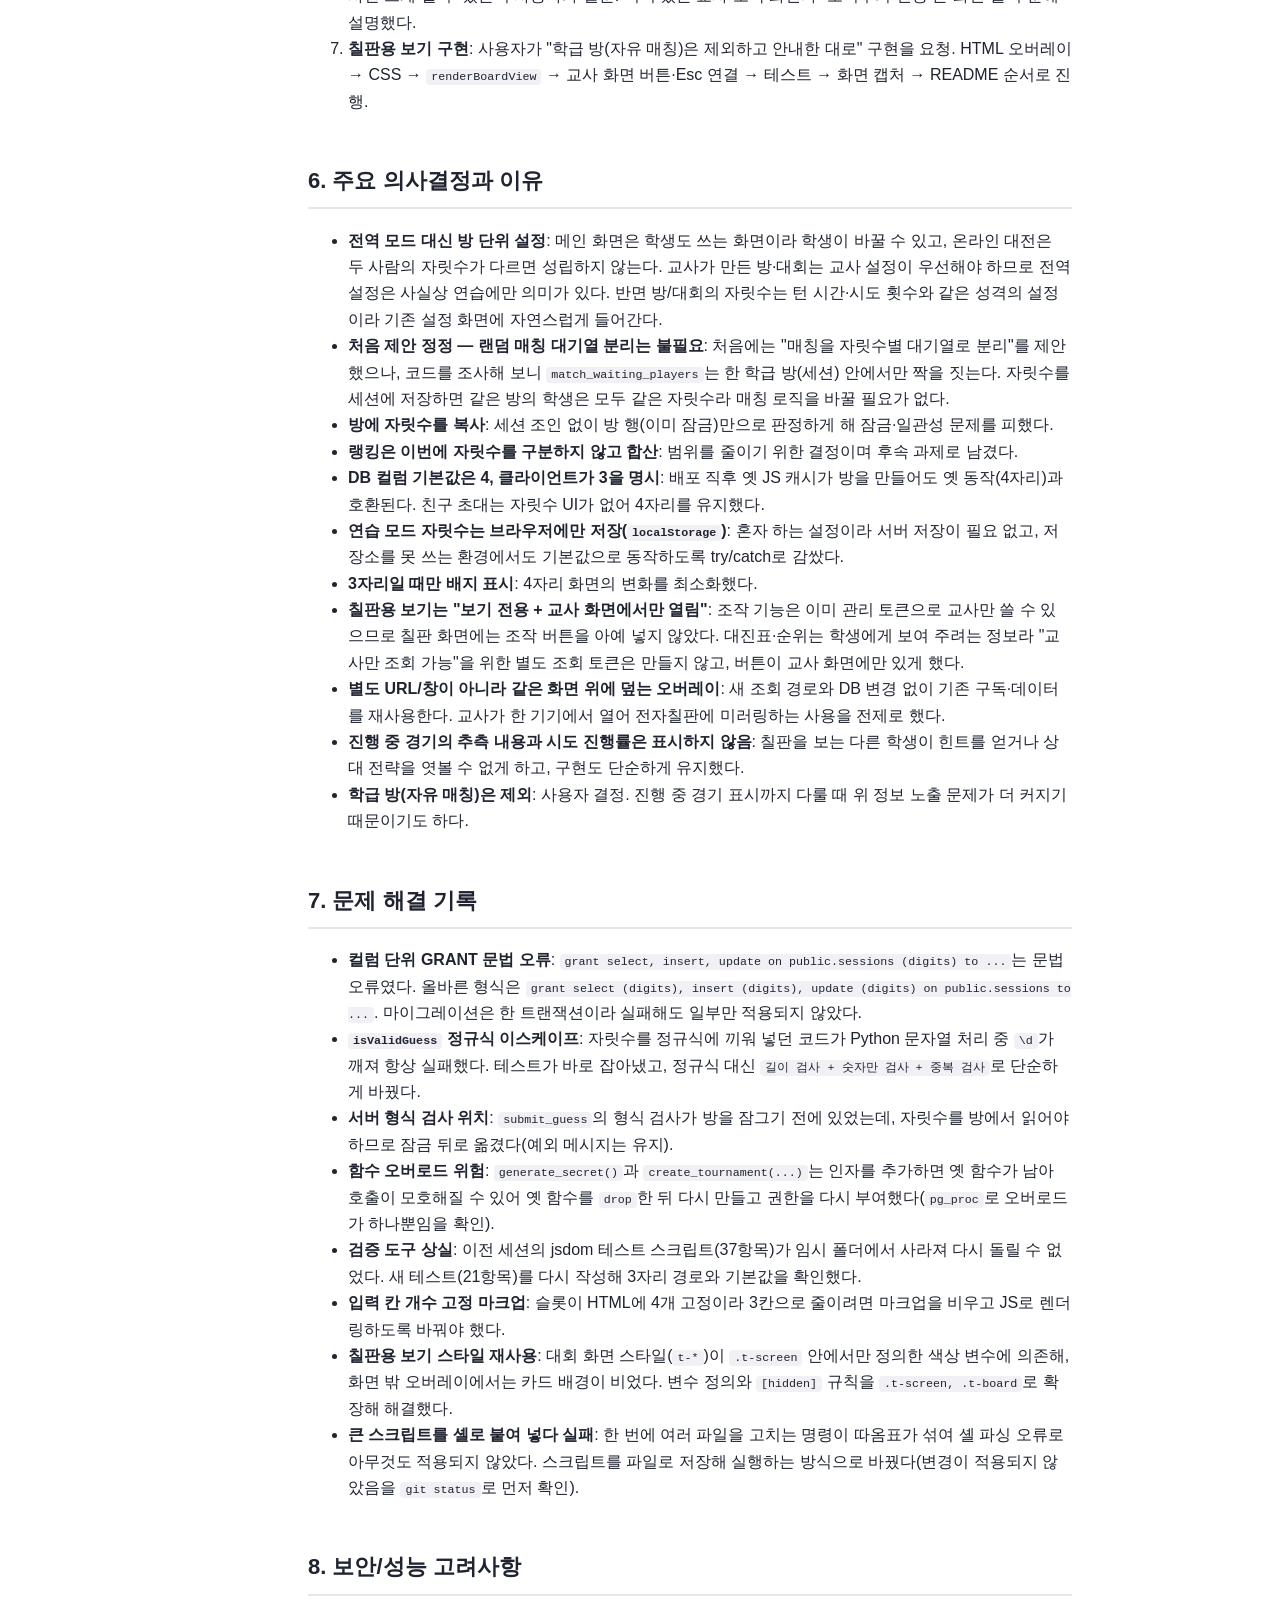
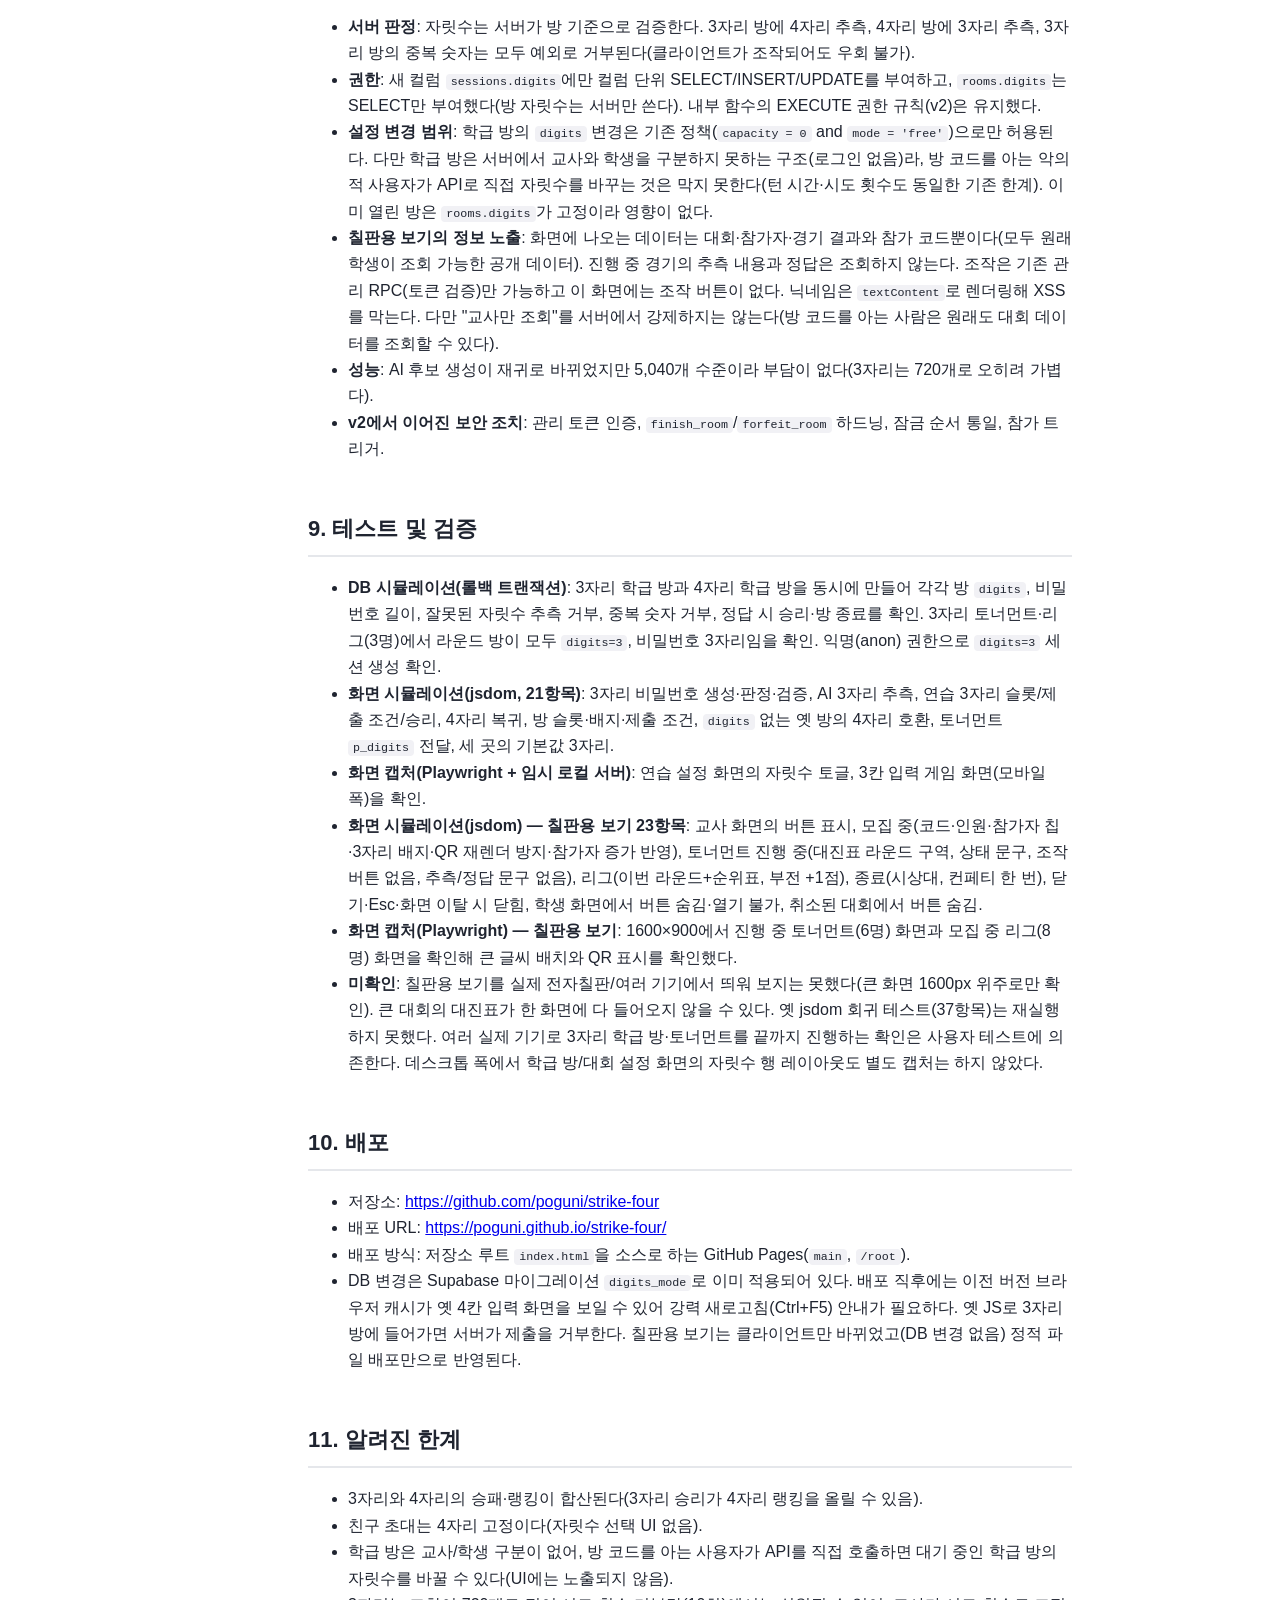
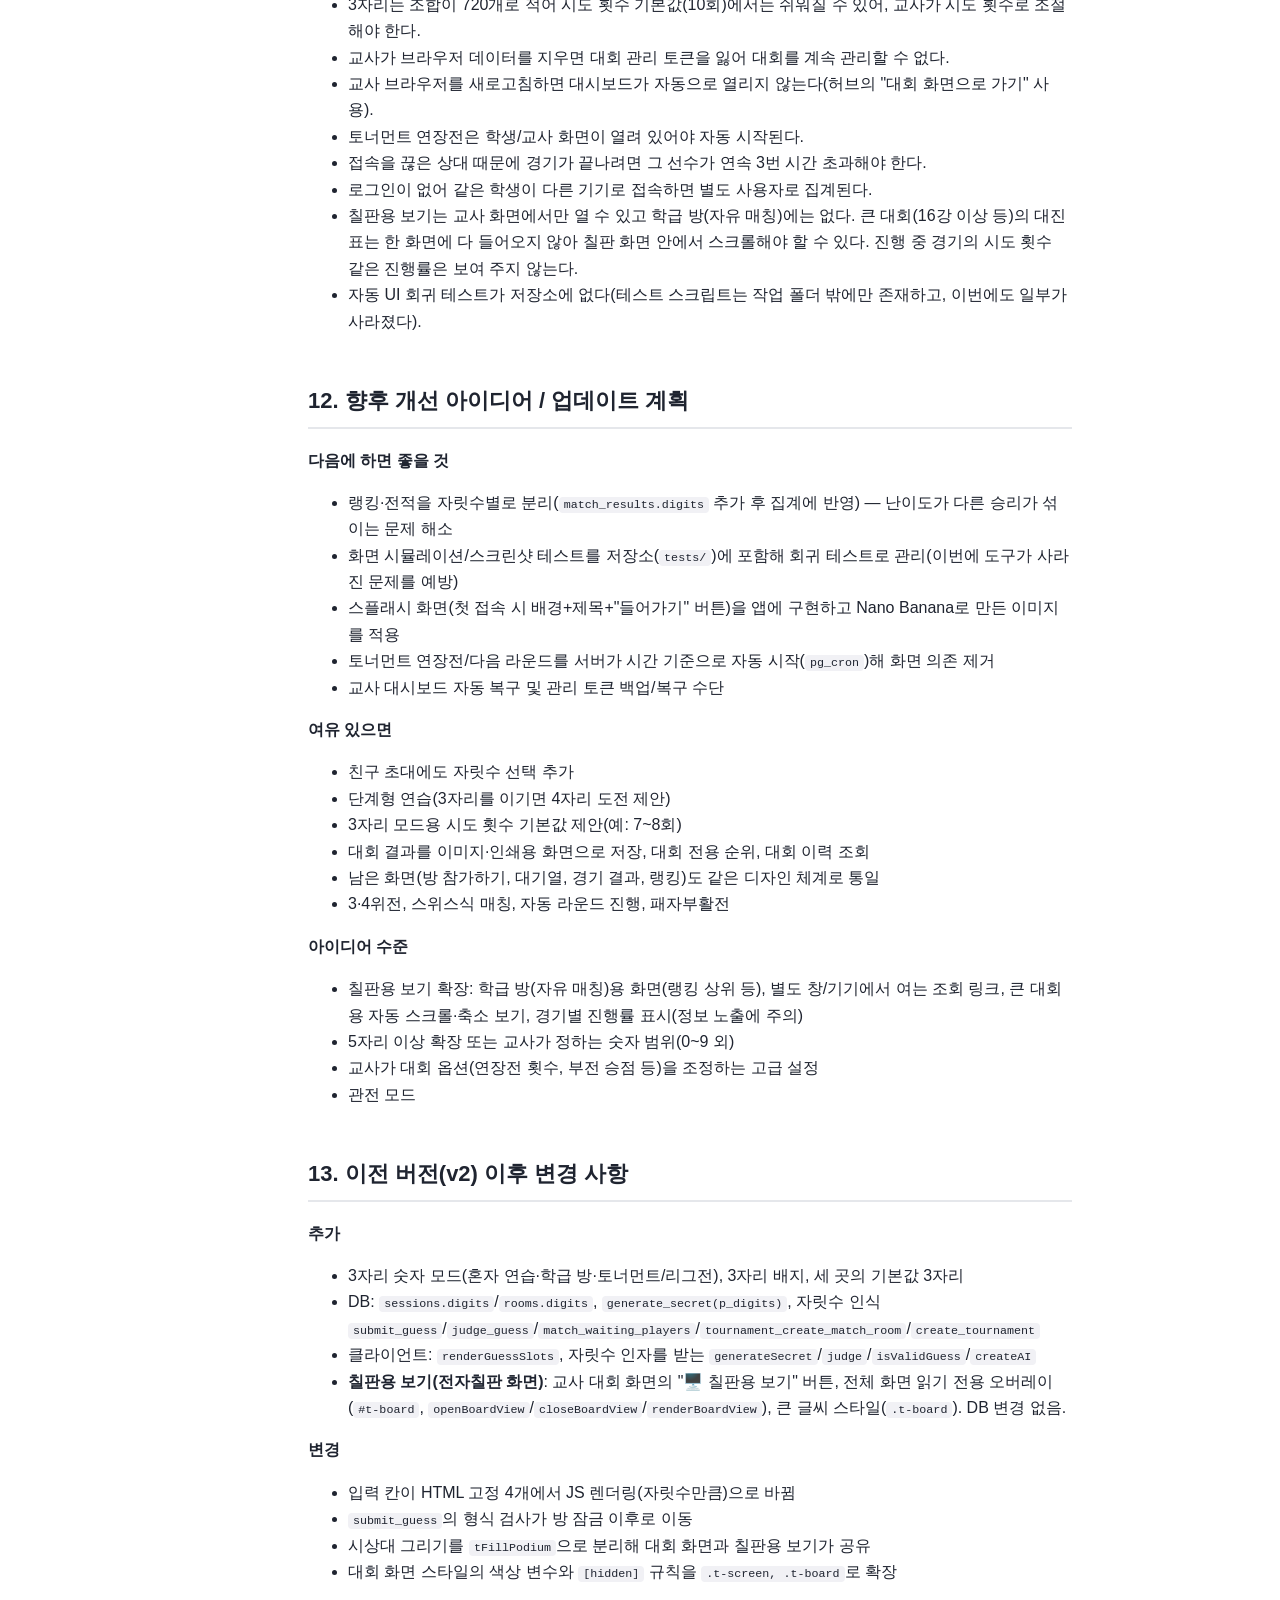
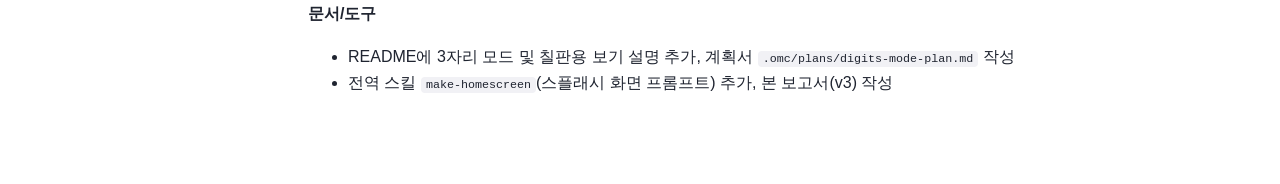
==== commit a6bc257f: "docs: 개발보고서 v3" ====
--- a/docs/Development_Report_v3.html
+++ b/docs/Development_Report_v3.html
@@ -84,6 +84,12 @@
 </li></ul>
 </li><li><strong>기본값 3자리</strong>: 혼자 연습, 학급 방 만들기, 토너먼트/리그전 모두 기본 선택이 3자리(4자리로 바꿀 수 있음). 친구 초대는 4자리 유지.
 </li><li><strong>메인 화면에는 게임 모드 선택을 두지 않음</strong>: 학생이 바꿀 수 없게 하기 위함.
+</li><li><strong>칠판용 보기(전자칠판 화면)</strong>: 교사의 토너먼트/리그전 화면에 "🖥️ 칠판용 보기" 버튼을 추가했다. 누르면 전자칠판에 띄우는 읽기 전용 전체 화면이 열린다(학급 방 자유 매칭은 제외).
+<ul><li><strong>모집 중</strong>: 큰 참가 코드·QR·"현재 N명 참가"·참가자 이름(학생이 들어오면 실시간 갱신).
+</li><li><strong>진행 중</strong>: 토너먼트는 라운드별 대진표, 리그는 이번 라운드 경기와 순위표를 큰 글씨로 표시.
+</li><li><strong>종료 후</strong>: 시상대와 컨페티(한 번).
+</li><li>조작 버튼 없음, 교사 화면에서만 열림(학생 화면에는 버튼 없음), 닫기는 우측 상단 버튼 또는 Esc.
+</li></ul>
 </li><li><strong>스플래시 화면 프롬프트 스킬</strong>: 전역 스킬 <code>make-homescreen</code>으로 Nano Banana용 스플래시 화면 이미지 프롬프트를 만들 수 있게 했다(앱 본체에는 아직 반영되지 않음).
 </li></ul>
 
@@ -102,6 +108,13 @@
 </li><li>클라이언트는 입력 칸(<code>.guess-slot</code>) 4개 고정 마크업을 없애고 <code>renderGuessSlots(containerId, count)</code>로 자릿수만큼 만든다. AI 후보 생성(<code>generateAllCandidates</code>)도 자릿수를 받아 재귀로 만든다(4자리 5,040개, 3자리 720개).
 </li></ul>
 
+<p><strong>칠판용 보기 구조 — "새 데이터 없이 기존 대회 화면의 데이터를 다시 그린다"</strong></p>
+<ul><li>별도 조회나 DB 변경 없이, 교사 대회 화면이 이미 불러와 실시간 구독 중인 상태(<code>tState</code>: 대회·참가자·경기)를 전체 화면 오버레이(<code>#t-board</code>)로 다시 그린다. 상태가 바뀔 때마다 <code>renderTournament()</code>가 오버레이가 열려 있으면 <code>renderBoardView()</code>를 함께 호출한다.
+</li><li>기존 렌더 함수(<code>tBuildMatchRow</code>, <code>tRenderStandings</code>, <code>tRenderBracket</code>, <code>tBuildChampionLines</code>)를 그대로 재사용하고 큰 글씨용 CSS(<code>.t-board</code>)만 추가했다. 시상대 그리기는 두 화면이 공유하도록 <code>tFillPodium</code>으로 분리했다.
+</li><li>진행 중 경기의 추측 내용은 조회하지 않으므로 화면에 나올 수 없다. 참가 QR은 코드가 같으면 다시 그리지 않는다.
+</li><li>대회 화면을 떠나거나(<code>cleanupTournament</code>) Esc·닫기 버튼을 누르면 닫힌다.
+</li></ul>
+
 </section>
 <section id="sec-5"><h2>5. 개발 과정 (타임라인)</h2>
 
@@ -109,7 +122,7 @@
 <p>v2 이후 진행한 작업이다.</p>
 
 
-<ol><li><strong>스플래시 화면 프롬프트 스킬 제작</strong>: 전역 스킬 <code>make-homescreen</code>을 만들었다. 처음엔 메뉴가 있는 홈 화면을 만들었지만, 사용자가 "첫 접속 시 보이는 스플래시 화면, 메뉴 없이 배경+제목만, 들어가기 버튼은 앱에서 구현"이라고 정정해 스킬을 수정했다.</li><li><strong>3자리 모드 방식 논의(<code>/plan</code>)</strong>: 사용자가 (1) 메인 화면 전역 드롭다운 vs (2) 기능별 선택 중 하나를 추천해 달라고 요청. 코드와 서버 함수를 조사해 "방 단위 설정"을 추천했다.</li><li><strong>구현 계획서 작성</strong>: 위치별 하드코딩(클라이언트 16곳, 서버 3개 함수)과 서버 설계를 담은 <code>.omc/plans/digits-mode-plan.md</code>. 사용자가 기본값에 동의.</li><li><strong>구현</strong>: DB 마이그레이션(<code>digits_mode</code>) → <code>game.js</code> 일반화 → 연습/방/학급 방 설정/대회 설정 UI → 배지 → README.</li><li><strong>기본값 변경 요청</strong>: "세 곳 모두 기본 게임 모드를 3자리로". UI 기본 선택과 학급 방 생성(<code>digits: 3</code>)을 바꾸고, 친구 초대는 그대로 두었다.</li></ol>
+<ol><li><strong>스플래시 화면 프롬프트 스킬 제작</strong>: 전역 스킬 <code>make-homescreen</code>을 만들었다. 처음엔 메뉴가 있는 홈 화면을 만들었지만, 사용자가 "첫 접속 시 보이는 스플래시 화면, 메뉴 없이 배경+제목만, 들어가기 버튼은 앱에서 구현"이라고 정정해 스킬을 수정했다.</li><li><strong>3자리 모드 방식 논의(<code>/plan</code>)</strong>: 사용자가 (1) 메인 화면 전역 드롭다운 vs (2) 기능별 선택 중 하나를 추천해 달라고 요청. 코드와 서버 함수를 조사해 "방 단위 설정"을 추천했다.</li><li><strong>구현 계획서 작성</strong>: 위치별 하드코딩(클라이언트 16곳, 서버 3개 함수)과 서버 설계를 담은 <code>.omc/plans/digits-mode-plan.md</code>. 사용자가 기본값에 동의.</li><li><strong>구현</strong>: DB 마이그레이션(<code>digits_mode</code>) → <code>game.js</code> 일반화 → 연습/방/학급 방 설정/대회 설정 UI → 배지 → README.</li><li><strong>기본값 변경 요청</strong>: "세 곳 모두 기본 게임 모드를 3자리로". UI 기본 선택과 학급 방 생성(<code>digits: 3</code>)을 바꾸고, 친구 초대는 그대로 두었다.</li><li><strong>전자칠판 화면 설명 요청</strong>: 보고서 v3의 "전자칠판용 교사 모니터" 아이디어가 구체적으로 무엇인지, 교사만 쓰게 할 수 있는지 사용자가 질문. 이미 있는 교사 조작 화면과 "보여주기 전용 큰 화면"을 구분해 설명했다.</li><li><strong>칠판용 보기 구현</strong>: 사용자가 "학급 방(자유 매칭)은 제외하고 안내한 대로" 구현을 요청. HTML 오버레이 → CSS → <code>renderBoardView</code> → 교사 화면 버튼·Esc 연결 → 테스트 → 화면 캡처 → README 순서로 진행.</li></ol>
 
 
 </section>
@@ -122,6 +135,10 @@
 </li><li><strong>DB 컬럼 기본값은 4, 클라이언트가 3을 명시</strong>: 배포 직후 옛 JS 캐시가 방을 만들어도 옛 동작(4자리)과 호환된다. 친구 초대는 자릿수 UI가 없어 4자리를 유지했다.
 </li><li><strong>연습 모드 자릿수는 브라우저에만 저장(<code>localStorage</code>)</strong>: 혼자 하는 설정이라 서버 저장이 필요 없고, 저장소를 못 쓰는 환경에서도 기본값으로 동작하도록 try/catch로 감쌌다.
 </li><li><strong>3자리일 때만 배지 표시</strong>: 4자리 화면의 변화를 최소화했다.
+</li><li><strong>칠판용 보기는 "보기 전용 + 교사 화면에서만 열림"</strong>: 조작 기능은 이미 관리 토큰으로 교사만 쓸 수 있으므로 칠판 화면에는 조작 버튼을 아예 넣지 않았다. 대진표·순위는 학생에게 보여 주려는 정보라 "교사만 조회 가능"을 위한 별도 조회 토큰은 만들지 않고, 버튼이 교사 화면에만 있게 했다.
+</li><li><strong>별도 URL/창이 아니라 같은 화면 위에 덮는 오버레이</strong>: 새 조회 경로와 DB 변경 없이 기존 구독·데이터를 재사용한다. 교사가 한 기기에서 열어 전자칠판에 미러링하는 사용을 전제로 했다.
+</li><li><strong>진행 중 경기의 추측 내용과 시도 진행률은 표시하지 않음</strong>: 칠판을 보는 다른 학생이 힌트를 얻거나 상대 전략을 엿볼 수 없게 하고, 구현도 단순하게 유지했다.
+</li><li><strong>학급 방(자유 매칭)은 제외</strong>: 사용자 결정. 진행 중 경기 표시까지 다룰 때 위 정보 노출 문제가 더 커지기 때문이기도 하다.
 </li></ul>
 
 </section>
@@ -133,6 +150,8 @@
 </li><li><strong>함수 오버로드 위험</strong>: <code>generate_secret()</code>과 <code>create_tournament(...)</code>는 인자를 추가하면 옛 함수가 남아 호출이 모호해질 수 있어 옛 함수를 <code>drop</code>한 뒤 다시 만들고 권한을 다시 부여했다(<code>pg_proc</code>로 오버로드가 하나뿐임을 확인).
 </li><li><strong>검증 도구 상실</strong>: 이전 세션의 jsdom 테스트 스크립트(37항목)가 임시 폴더에서 사라져 다시 돌릴 수 없었다. 새 테스트(21항목)를 다시 작성해 3자리 경로와 기본값을 확인했다.
 </li><li><strong>입력 칸 개수 고정 마크업</strong>: 슬롯이 HTML에 4개 고정이라 3칸으로 줄이려면 마크업을 비우고 JS로 렌더링하도록 바꿔야 했다.
+</li><li><strong>칠판용 보기 스타일 재사용</strong>: 대회 화면 스타일(<code>t-*</code>)이 <code>.t-screen</code> 안에서만 정의한 색상 변수에 의존해, 화면 밖 오버레이에서는 카드 배경이 비었다. 변수 정의와 <code>[hidden]</code> 규칙을 <code>.t-screen, .t-board</code>로 확장해 해결했다.
+</li><li><strong>큰 스크립트를 셸로 붙여 넣다 실패</strong>: 한 번에 여러 파일을 고치는 명령이 따옴표가 섞여 셸 파싱 오류로 아무것도 적용되지 않았다. 스크립트를 파일로 저장해 실행하는 방식으로 바꿨다(변경이 적용되지 않았음을 <code>git status</code>로 먼저 확인).
 </li></ul>
 
 </section>
@@ -141,6 +160,7 @@
 <ul><li><strong>서버 판정</strong>: 자릿수는 서버가 방 기준으로 검증한다. 3자리 방에 4자리 추측, 4자리 방에 3자리 추측, 3자리 방의 중복 숫자는 모두 예외로 거부된다(클라이언트가 조작되어도 우회 불가).
 </li><li><strong>권한</strong>: 새 컬럼 <code>sessions.digits</code>에만 컬럼 단위 SELECT/INSERT/UPDATE를 부여하고, <code>rooms.digits</code>는 SELECT만 부여했다(방 자릿수는 서버만 쓴다). 내부 함수의 EXECUTE 권한 규칙(v2)은 유지했다.
 </li><li><strong>설정 변경 범위</strong>: 학급 방의 <code>digits</code> 변경은 기존 정책(<code>capacity = 0</code> and <code>mode = 'free'</code>)으로만 허용된다. 다만 학급 방은 서버에서 교사와 학생을 구분하지 못하는 구조(로그인 없음)라, 방 코드를 아는 악의적 사용자가 API로 직접 자릿수를 바꾸는 것은 막지 못한다(턴 시간·시도 횟수도 동일한 기존 한계). 이미 열린 방은 <code>rooms.digits</code>가 고정이라 영향이 없다.
+</li><li><strong>칠판용 보기의 정보 노출</strong>: 화면에 나오는 데이터는 대회·참가자·경기 결과와 참가 코드뿐이다(모두 원래 학생이 조회 가능한 공개 데이터). 진행 중 경기의 추측 내용과 정답은 조회하지 않는다. 조작은 기존 관리 RPC(토큰 검증)만 가능하고 이 화면에는 조작 버튼이 없다. 닉네임은 <code>textContent</code>로 렌더링해 XSS를 막는다. 다만 "교사만 조회"를 서버에서 강제하지는 않는다(방 코드를 아는 사람은 원래도 대회 데이터를 조회할 수 있다).
 </li><li><strong>성능</strong>: AI 후보 생성이 재귀로 바뀌었지만 5,040개 수준이라 부담이 없다(3자리는 720개로 오히려 가볍다).
 </li><li><strong>v2에서 이어진 보안 조치</strong>: 관리 토큰 인증, <code>finish_room</code>/<code>forfeit_room</code> 하드닝, 잠금 순서 통일, 참가 트리거.
 </li></ul>
@@ -151,7 +171,9 @@
 <ul><li><strong>DB 시뮬레이션(롤백 트랜잭션)</strong>: 3자리 학급 방과 4자리 학급 방을 동시에 만들어 각각 방 <code>digits</code>, 비밀번호 길이, 잘못된 자릿수 추측 거부, 중복 숫자 거부, 정답 시 승리·방 종료를 확인. 3자리 토너먼트·리그(3명)에서 라운드 방이 모두 <code>digits=3</code>, 비밀번호 3자리임을 확인. 익명(anon) 권한으로 <code>digits=3</code> 세션 생성 확인.
 </li><li><strong>화면 시뮬레이션(jsdom, 21항목)</strong>: 3자리 비밀번호 생성·판정·검증, AI 3자리 추측, 연습 3자리 슬롯/제출 조건/승리, 4자리 복귀, 방 슬롯·배지·제출 조건, <code>digits</code> 없는 옛 방의 4자리 호환, 토너먼트 <code>p_digits</code> 전달, 세 곳의 기본값 3자리.
 </li><li><strong>화면 캡처(Playwright + 임시 로컬 서버)</strong>: 연습 설정 화면의 자릿수 토글, 3칸 입력 게임 화면(모바일 폭)을 확인.
-</li><li><strong>미확인</strong>: 옛 jsdom 회귀 테스트(37항목)는 재실행하지 못했다. 여러 실제 기기로 3자리 학급 방·토너먼트를 끝까지 진행하는 확인은 사용자 테스트에 의존한다. 데스크톱 폭에서 학급 방/대회 설정 화면의 자릿수 행 레이아웃도 별도 캡처는 하지 않았다.
+</li><li><strong>화면 시뮬레이션(jsdom) — 칠판용 보기 23항목</strong>: 교사 화면의 버튼 표시, 모집 중(코드·인원·참가자 칩·3자리 배지·QR 재렌더 방지·참가자 증가 반영), 토너먼트 진행 중(대진표 라운드 구역, 상태 문구, 조작 버튼 없음, 추측/정답 문구 없음), 리그(이번 라운드+순위표, 부전 +1점), 종료(시상대, 컨페티 한 번), 닫기·Esc·화면 이탈 시 닫힘, 학생 화면에서 버튼 숨김·열기 불가, 취소된 대회에서 버튼 숨김.
+</li><li><strong>화면 캡처(Playwright) — 칠판용 보기</strong>: 1600×900에서 진행 중 토너먼트(6명) 화면과 모집 중 리그(8명) 화면을 확인해 큰 글씨 배치와 QR 표시를 확인했다.
+</li><li><strong>미확인</strong>: 칠판용 보기를 실제 전자칠판/여러 기기에서 띄워 보지는 못했다(큰 화면 1600px 위주로만 확인). 큰 대회의 대진표가 한 화면에 다 들어오지 않을 수 있다. 옛 jsdom 회귀 테스트(37항목)는 재실행하지 못했다. 여러 실제 기기로 3자리 학급 방·토너먼트를 끝까지 진행하는 확인은 사용자 테스트에 의존한다. 데스크톱 폭에서 학급 방/대회 설정 화면의 자릿수 행 레이아웃도 별도 캡처는 하지 않았다.
 </li></ul>
 
 </section>
@@ -160,7 +182,7 @@
 <ul><li>저장소: <a href="https://github.com/poguni/strike-four">https://github.com/poguni/strike-four</a>
 </li><li>배포 URL: <a href="https://poguni.github.io/strike-four/">https://poguni.github.io/strike-four/</a>
 </li><li>배포 방식: 저장소 루트 <code>index.html</code>을 소스로 하는 GitHub Pages(<code>main</code>, <code>/root</code>).
-</li><li>DB 변경은 Supabase 마이그레이션 <code>digits_mode</code>로 이미 적용되어 있다. 배포 직후에는 이전 버전 브라우저 캐시가 옛 4칸 입력 화면을 보일 수 있어 강력 새로고침(Ctrl+F5) 안내가 필요하다. 옛 JS로 3자리 방에 들어가면 서버가 제출을 거부한다.
+</li><li>DB 변경은 Supabase 마이그레이션 <code>digits_mode</code>로 이미 적용되어 있다. 배포 직후에는 이전 버전 브라우저 캐시가 옛 4칸 입력 화면을 보일 수 있어 강력 새로고침(Ctrl+F5) 안내가 필요하다. 옛 JS로 3자리 방에 들어가면 서버가 제출을 거부한다. 칠판용 보기는 클라이언트만 바뀌었고(DB 변경 없음) 정적 파일 배포만으로 반영된다.
 </li></ul>
 
 </section>
@@ -175,6 +197,7 @@
 </li><li>토너먼트 연장전은 학생/교사 화면이 열려 있어야 자동 시작된다.
 </li><li>접속을 끊은 상대 때문에 경기가 끝나려면 그 선수가 연속 3번 시간 초과해야 한다.
 </li><li>로그인이 없어 같은 학생이 다른 기기로 접속하면 별도 사용자로 집계된다.
+</li><li>칠판용 보기는 교사 화면에서만 열 수 있고 학급 방(자유 매칭)에는 없다. 큰 대회(16강 이상 등)의 대진표는 한 화면에 다 들어오지 않아 칠판 화면 안에서 스크롤해야 할 수 있다. 진행 중 경기의 시도 횟수 같은 진행률은 보여 주지 않는다.
 </li><li>자동 UI 회귀 테스트가 저장소에 없다(테스트 스크립트는 작업 폴더 밖에만 존재하고, 이번에도 일부가 사라졌다).
 </li></ul>
 
@@ -200,7 +223,7 @@
 </li></ul>
 
 <p><strong>아이디어 수준</strong></p>
-<ul><li>전자칠판용 교사 모니터(실시간 대진표/순위표 대형 화면)
+<ul><li>칠판용 보기 확장: 학급 방(자유 매칭)용 화면(랭킹 상위 등), 별도 창/기기에서 여는 조회 링크, 큰 대회용 자동 스크롤·축소 보기, 경기별 진행률 표시(정보 노출에 주의)
 </li><li>5자리 이상 확장 또는 교사가 정하는 숫자 범위(0~9 외)
 </li><li>교사가 대회 옵션(연장전 횟수, 부전 승점 등)을 조정하는 고급 설정
 </li><li>관전 모드
@@ -214,15 +237,18 @@
 <ul><li>3자리 숫자 모드(혼자 연습·학급 방·토너먼트/리그전), 3자리 배지, 세 곳의 기본값 3자리
 </li><li>DB: <code>sessions.digits</code>/<code>rooms.digits</code>, <code>generate_secret(p_digits)</code>, 자릿수 인식 <code>submit_guess</code>/<code>judge_guess</code>/<code>match_waiting_players</code>/<code>tournament_create_match_room</code>/<code>create_tournament</code>
 </li><li>클라이언트: <code>renderGuessSlots</code>, 자릿수 인자를 받는 <code>generateSecret</code>/<code>judge</code>/<code>isValidGuess</code>/<code>createAI</code>
+</li><li><strong>칠판용 보기(전자칠판 화면)</strong>: 교사 대회 화면의 "🖥️ 칠판용 보기" 버튼, 전체 화면 읽기 전용 오버레이(<code>#t-board</code>, <code>openBoardView</code>/<code>closeBoardView</code>/<code>renderBoardView</code>), 큰 글씨 스타일(<code>.t-board</code>). DB 변경 없음.
 </li></ul>
 
 <p><strong>변경</strong></p>
 <ul><li>입력 칸이 HTML 고정 4개에서 JS 렌더링(자릿수만큼)으로 바뀜
 </li><li><code>submit_guess</code>의 형식 검사가 방 잠금 이후로 이동
+</li><li>시상대 그리기를 <code>tFillPodium</code>으로 분리해 대회 화면과 칠판용 보기가 공유
+</li><li>대회 화면 스타일의 색상 변수와 <code>[hidden]</code> 규칙을 <code>.t-screen, .t-board</code>로 확장
 </li></ul>
 
 <p><strong>문서/도구</strong></p>
-<ul><li>README에 3자리 모드 설명 추가, 계획서 <code>.omc/plans/digits-mode-plan.md</code> 작성
+<ul><li>README에 3자리 모드 및 칠판용 보기 설명 추가, 계획서 <code>.omc/plans/digits-mode-plan.md</code> 작성
 </li><li>전역 스킬 <code>make-homescreen</code>(스플래시 화면 프롬프트) 추가, 본 보고서(v3) 작성
 </li></ul>
 
